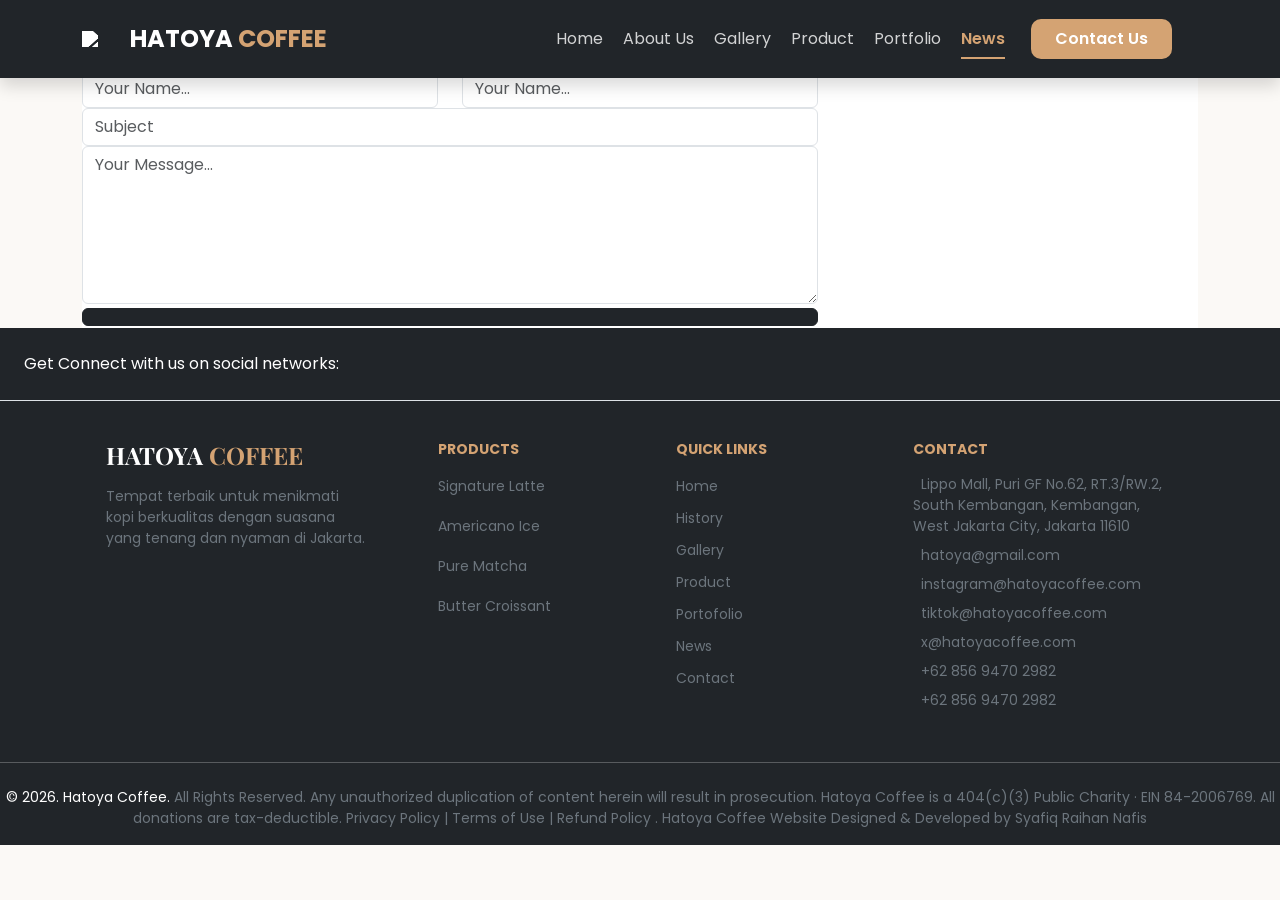
==== contact.html @ d439f4fc "Update Hatoya" ====
<!doctype html>
<html lang="en">
  <head>
    <meta charset="UTF-8" />
    <meta name="viewport" content="width=device-width, initial-scale=1.0" />
    <title>Hatoya Coffee - Sensasi Kopi Kekinian</title>

    <link
      href="https://cdn.jsdelivr.net/npm/bootstrap@5.3.3/dist/css/bootstrap.min.css"
      rel="stylesheet"
    />
    <link
      href="https://fonts.googleapis.com/css2?family=Poppins:wght@300;400;600;700&family=Playfair+Display:wght@700&display=swap"
      rel="stylesheet"
    />
    <script
      src="https://kit.fontawesome.com/2e8c644617.js"
      crossorigin="anonymous"
      crossorigin="anonymous"
    ></script>
    <link rel="stylesheet" href="CSS/style.css" />
  </head>

  <body>
    <!-- NAVBAR -->
    <nav
      class="navbar navbar-expand-lg navbar-dark bg-dark fixed-top py-3 shadow"
    >
      <div class="container">
        <a class="navbar-brand d-flex align-items-center" href="index.html">
          <img
            src="https://cdn-icons-png.flaticon.com/512/924/924514.png"
            width="40"
            class="me-2 filter-white"
          />
          <span class="fw-bold fs-4"
            >HATOYA<span class="text-accent"> COFFEE</span></span
          >
        </a>
        <button
          class="navbar-toggler border-0"
          type="button"
          data-bs-toggle="offcanvas"
          data-bs-target="#offcanvasNavbar"
        >
          <span class="navbar-toggler-icon"></span>
        </button>
        <div class="offcanvas offcanvas-end text-bg-dark" id="offcanvasNavbar">
          <div class="offcanvas-header">
            <h5 class="offcanvas-title">Menu</h5>
            <button
              type="button"
              class="btn-close btn-close-white"
              data-bs-dismiss="offcanvas"
            ></button>
          </div>
          <div class="offcanvas-body">
            <ul class="navbar-nav justify-content-end flex-grow-1 pe-3">
              <li class="nav-item">
                <a class="nav-link" href="index.html">Home</a>
              </li>
              <li class="nav-item dropdown">
                <a
                  class="nav-link dropdown-toggle"
                  href="#"
                  role="button"
                  data-bs-toggle="dropdown"
                  >About Us</a
                >
                <ul class="dropdown-menu dropdown-menu-dark">
                  <li>
                    <a class="dropdown-item" href="history.html">History</a>
                  </li>
                  <li>
                    <a class="dropdown-item" href="visi.html"
                      >Vision & Mission</a
                    >
                  </li>
                </ul>
              </li>
              <li class="nav-item">
                <a class="nav-link" href="gallery.html">Gallery</a>
              </li>
              <li class="nav-item">
                <a class="nav-link" href="product.html">Product</a>
              </li>
              <li class="nav-item">
                <a class="nav-link" href="porto.html">Portfolio</a>
              </li>
              <li class="nav-item">
                <a class="nav-link active" href="news.html">News</a>
              </li>
              <li class="nav-item">
                <a class="nav-link btn btn-accent ms-lg-3 px-4 mt-2 mt-lg-0 inline-btn-mobile" href="contact.html">Contact Us</a>
              </li>
            </ul>
          </div>
        </div>
      </div>
    </nav>

    <!-- Contact US -->
     <div class="container">
        <div class="contact-container bg-white">
            <h2 class="contact-header text-center text-dark mb-4 pb-2">Get in Touch</h2>
            <div class="row">
                <div class="col-lg-8">
                    <form action="">
                        <div class="row">
                            <div class="col-md-6">
                                <div class="form-group">
                                    <input type="text" name="" class="form-control" placeholder="Your Name...">
                                </div>
                            </div>
                            <div class="col-md-6">
                                <div class="form-group">
                                    <input type="email" name="" class="form-control" placeholder="Your Name...">
                                </div>
                            </div>
                        </div>
                        <div class="form-group">
                            <input type="text" name="subject" placeholder="Subject" class="form-control" required id="">
                        </div>
                        <div class="form-group">
                            <textarea name="" class="form-control" placeholder="Your Message..." rows="6" id=""></textarea>
                        </div>
                        <button type="submit" class="btn btn-dark w-100 btn-submit py-2 text-white"></button>
                    </form>
                </div>
            </div>
        </div>
     </div>

      <!-- FOOTER -->
    <footer class="bg-dark text-white pt-0 pb-3">
      <section
        class="d-flex justify-content-center justify-content-lg-between p-4 border-bottom"
      >
        <div class="me-5 d-none d-lg-block">
          <span>Get Connect with us on social networks:</span>
        </div>
        <div>
          <a href="" class="me-4 text-reset text-decoration-none"
            ><i class="fa-brands fa-facebook"></i
          ></a>
          <a href="" class="me-4 text-reset text-decoration-none"
            ><i class="fa-brands fa-tiktok"></i
          ></a>
          <a href="" class="me-4 text-reset text-decoration-none"
            ><i class="fa-brands fa-instagram"></i
          ></a>
          <a href="" class="me-4 text-reset text-decoration-none"
            ><i class="fa-brands fa-x-twitter"></i
          ></a>
        </div>
      </section>
      
      <section class="container text-center text-md-start">
        <div class="row mt-3 g-4">
          <div
            class="col-md-3 col-lg-4 col-xl-3 mx-auto mb-2 text-center text-md-start"
          >
            <h6 class="text-uppercase fw-bold mb-3 fs-4 font-playfair">
              HATOYA <span class="text-accent">COFFEE</span>
            </h6>
            <p class="text-secondary small">
              Tempat terbaik untuk menikmati kopi berkualitas dengan suasana
              yang tenang dan nyaman di Jakarta.
            </p>
            <div class="col-12 my-3 mb-2">
              <iframe src="https://www.google.com/maps/embed?pb=!1m18!1m12!1m3!1d3966.555663594438!2d106.73591387628485!3d-6.1901612937974315!2m3!1f0!2f0!3f0!3m2!1i1024!2i768!4f13.1!3m3!1m2!1s0x2e69f707d075e46d%3A0x4c790dd93c75e12b!2sHatoya%20Matcha!5e0!3m2!1sen!2sid!4v1783397836630!5m2!1sen!2sid" allowfullscreen="" loading="lazy" referrerpolicy="strict-origin-when-cross-origin" class="w-100"></iframe>
            </div>
          </div>
          <div class="col-md-2 col-lg-2 col-xl-2 mx-auto mb-4">
          <h6 class="text-uppercase fw-bold mb-3 text-accent small">Products</h6>
          <p>
            <a href="#" class="text-secondary text-decoration-none hover-link small">Signature Latte</a>
          </p>
          <p>
            <a href="#" class="text-secondary text-decoration-none hover-link small">Americano Ice</a>
          </p>
          <p>
            <a href="#" class="text-secondary text-decoration-none hover-link small">Pure Matcha</a>
          </p>
          <p>
            <a href="#" class="text-secondary text-decoration-none hover-link small">Butter Croissant</a>
          </p>
        </div>
        <!-- GRID COLUMNS -->
          <div
            class="col-md-2 col-lg-2 col-xl-2 mx-auto mb-2 text-center text-md-start"
          >
            <h6 class="text-uppercase fw-bold mb-3 text-accent small">
              Quick Links
            </h6>
            <ul class="list-unstyled adaptive-footer-links">
              <li class="mb-2">
                <a
                  href="index.html"
                  class="text-secondary text-decoration-none hover-link small"
                  >Home</a
                >
              </li>
              <li class="mb-2">
                <a
                  href="history.html"
                  class="text-secondary text-decoration-none hover-link small"
                  >History</a
                >
              </li>
              <li class="mb-2">
                <a
                  href="gallery.html"
                  class="text-secondary text-decoration-none hover-link small"
                  >Gallery</a
                >
              </li>
              <li class="mb-2">
                <a
                  href="product.html"
                  class="text-secondary text-decoration-none hover-link small"
                  >Product</a
                >
              </li>
              <li class="mb-2">
                <a
                  href="porto.html"
                  class="text-secondary text-decoration-none hover-link small"
                  >Portofolio</a
                >
              </li>
              <li class="mb-2">
                <a
                  href="news.html"
                  class="text-secondary text-decoration-none hover-link small"
                  >News</a
                >
              </li>
              <li class="mb-2">
                <a
                  href="contact.html"
                  class="text-secondary text-decoration-none hover-link small"
                  >Contact</a
                >
              </li>
            </ul>
          </div>
          <div
            class="col-md-4 col-lg-3 col-xl-3 mx-auto mb-md-0 mb-2 text-center text-md-start text-secondary"
          >
            <h6 class="text-uppercase fw-bold mb-3 text-accent small">
              Contact
            </h6>
            <p class="small mb-2">
              <i class="fas fa-home me-2 text-accent"></i> Lippo Mall, Puri GF No.62, RT.3/RW.2, South Kembangan, Kembangan, West Jakarta City, Jakarta 11610
            </p>
            <p class="small mb-2">
              <i class="fas fa-envelope me-2 text-accent"></i> hatoya@gmail.com
            </p>
            <p class="small mb-2">
              <i class="fa-brands fa-instagram me-2 text-accent"></i>  instagram@hatoyacoffee.com
            </p>
            <p class="small mb-2">
              <i class="fa-brands fa-tiktok me-2 text-accent"></i>  tiktok@hatoyacoffee.com
            </p>
            <p class="small mb-2">
              <i class="fa-brands fa-x-twitter me-2 text-accent"></i>   x@hatoyacoffee.com
            </p>
            <p class="small mb-2">
              <i class="fas fa-phone me-2 text-accent"></i> +62 856 9470 2982
            </p>
            <p class="small mb-2">
              <i class="fas fa-print me-2 text-accent"></i> +62 856 9470 2982
            </p>
          </div>
        </div>
    </section>

        <hr class="my-4 bg-secondary opacity-25" />
        <div class="text-center text-secondary small">
          <span class="text-white">© 2026. Hatoya Coffee.</span> All Rights Reserved. Any unauthorized duplication of content herein will result in prosecution. Hatoya Coffee is a 404(c)(3) Public Charity · EIN 84-2006769. All donations are tax-deductible. Privacy Policy | Terms of Use | Refund Policy . Hatoya Coffee Website Designed & Developed by Syafiq Raihan Nafis
        </div>
      </div>
    </footer>

    <script src="https://cdn.jsdelivr.net/npm/bootstrap@5.3.3/dist/js/bootstrap.bundle.min.js"></script>

    <script>
      // Navbar scroll effect
      window.addEventListener("scroll", function () {
        const nav = document.querySelector(".navbar");
        if (window.scrollY > 50) {
          nav.classList.add("bg-dark", "shadow", "py-2");
        } else {
          nav.classList.remove("bg-dark", "shadow", "py-2");
        }
      });
      </script>
  </body>
</html>
---- CSS/style.css ----
/* Custom Properties */
:root {
  --primary-color: #1e1e1e;
  --accent-color: #d4a373; /* Warna Latte/Coffee */
  --accent-hover: #bc8a5f;
  --text-white: #ffffff;
}

body {
  font-family: "Poppins", sans-serif;
  overflow-x: hidden;
}

.font-playfair {
  font-family: "Playfair Display", serif;
}

.text-accent {
  color: var(--accent-color);
}

.bg-accent {
  background-color: var(--accent-color);
}

.btn-accent {
  background-color: var(--accent-color);
  border: none;
  transition: 0.3s;
}

.btn-accent:hover {
  background-color: var(--accent-hover);
  transform: translateY(-2px);
}

/* Navbar */
.transition-nav {
  transition: all 0.4s ease;
  background: transparent;
}

.filter-white {
  filter: brightness(0) invert(1);
}

/* ==========================================================================
   NAVBAR TEXT HOVER ANIMATION (HATOYA CUSTOM)
   ========================================================================== */

/* 1. Reset & Setup Link */
.navbar-nav .nav-link {
  position: relative; /* Penting sebagai jangkar animasi */
  color: rgba(255, 255, 255, 0.8) !important;
  transition: color 0.3s ease;
  padding: 0.5rem 0; /* Memberi ruang untuk garis bawah */
  margin: 0 10px; /* Jarak antar menu */
}

/* 2. Warna teks saat Hover */
.navbar-nav .nav-link:hover {
  color: var(
    --accent-color,
    #d4a373
  ) !important; /* Berubah ke warna Latte Gold */
}

/* 3. Membuat Garis Animasi Menggunakan Pseudo-Element */
.navbar-nav .nav-link::after {
  content: "";
  position: absolute;
  width: 0; /* Awalnya garis tidak terlihat (lebar 0) */
  height: 2px; /* Tebal garis */
  bottom: 0;
  left: 50%; /* Mulai dari tengah */
  background-color: var(--accent-color, #d4a373);
  transition: all 0.3s cubic-bezier(0.645, 0.045, 0.355, 1); /* Animasi mulus */
  transform: translateX(-50%); /* Penyeimbang agar benar-benar di tengah */
}

/* 4. Menjalankan Animasi saat Hover */
.navbar-nav .nav-link:hover::after {
  width: 80%; /* Garis memanjang hingga 80% lebar teks */
}

/* 5. Khusus untuk Link yang sedang Active */
.navbar-nav .nav-link.active::after {
  width: 80%;
  background-color: var(--accent-color, #d4a373);
}

.navbar-nav .nav-link.active {
  color: var(--accent-color, #d4a373) !important;
  font-weight: 600;
}

/* ==========================================================================
   DROPDOWN PREMIUM UPGRADE
   ========================================================================== */

/* 1. Menghilangkan tanda panah (caret) default Bootstrap yang mengganjal */
.dropdown-toggle::after {
  display: none !important;
}

/* 2. Styling Wadah Dropdown (The Menu Box) */
.navbar-nav .dropdown-menu {
  background-color: rgba(30, 30, 30, 0.95); /* Warna gelap elegan */
  backdrop-filter: blur(10px); /* Efek blur kaca */
  border: 1px solid rgba(212, 163, 115, 0.2); /* Border tipis warna emas coffee */
  border-radius: 15px; /* Sudut membulat */
  padding: 10px;
  box-shadow: 0 10px 30px rgba(0, 0, 0, 0.3);
  margin-top: 10px !important;
  transition: all 0.3s ease;
}

/* 3. Styling Item di Dalam Dropdown */
.dropdown-item {
  color: rgba(255, 255, 255, 0.8) !important;
  border-radius: 10px;
  padding: 10px 20px;
  font-size: 0.9rem;
  transition: all 0.3s ease;
}

/* 4. Efek Hover pada Item Dropdown */
.dropdown-item:hover {
  background-color: var(
    --accent-color,
    #d4a373
  ) !important; /* Warna Latte Gold */
  color: white !important;
  transform: translateX(5px); /* Teks bergeser sedikit ke kanan */
}

/* 5. Animasi Muncul Dropdown (Slide & Fade) */
@media (min-width: 992px) {
  /* Membuat dropdown muncul saat di-hover (untuk Desktop) */
  .nav-item.dropdown:hover .dropdown-menu {
    display: block;
    opacity: 1;
    visibility: visible;
    transform: translateY(0);
  }

  .dropdown-menu {
    display: block;
    opacity: 0;
    visibility: hidden;
    transform: translateY(15px); /* Mulai dari agak bawah */
    transition: all 0.3s ease-in-out;
  }
}

/* 6. Tambahan: Menambahkan titik kecil di bawah menu "About Us" sebagai penanda */
.dropdown-toggle {
  display: flex;
  align-items: center;
}

/* Indikator titik kecil menggantikan panah yang kaku */
.dropdown-toggle::before {
  content: "";
  position: absolute;
  bottom: -2px;
  left: 50%;
  width: 4px;
  height: 4px;
  background-color: var(--accent-color, #d4a373);
  border-radius: 50%;
  transform: translateX(-50%);
  opacity: 0;
  transition: 0.3s;
}

.dropdown:hover .dropdown-toggle::before {
  opacity: 1;
}

/* ==========================================================================
   NAVBAR & OFFCANVAS OPTIMIZATION
   ========================================================================== */

/* 1. Efek Garis Bawah HANYA untuk Desktop (Layar Lebar) */
@media (min-width: 992px) {
  .navbar-nav .nav-link {
    position: relative;
    margin: 0 10px;
    padding: 0.5rem 0;
  }

  .navbar-nav .nav-link::after {
    content: "";
    position: absolute;
    width: 0;
    height: 2px;
    bottom: 0;
    left: 50%;
    background-color: var(--accent-color, #d4a373);
    transition: all 0.3s cubic-bezier(0.645, 0.045, 0.355, 1);
    transform: translateX(-50%);
  }

  .navbar-nav .nav-link:hover::after,
  .navbar-nav .nav-link.active::after {
    width: 100%; /* Garis penuh di bawah teks */
  }
}

/* 2. Perbaikan Khusus Tampilan Mobile & iPad (Offcanvas) */
@media (max-width: 991.98px) {
  /* Menghilangkan garis yang mengganggu di sidebar */
  .offcanvas-body .nav-link::after {
    display: none !important;
  }

  /* Styling link di sidebar agar lebih bersih */
  .offcanvas-body .nav-link {
    font-size: 1.1rem;
    padding: 12px 0;
    border-bottom: 1px solid rgba(255, 255, 255, 0.05); /* Garis pemisah tipis */
    color: #fff !important;
  }

  .offcanvas-body .nav-link.active {
    color: var(--accent-color, #d4a373) !important;
  }

  /* UPGRADE DROPDOWN DI MOBILE */
  .offcanvas-body .dropdown-menu {
    background-color: rgba(
      255,
      255,
      255,
      0.05
    ) !important; /* Warna agak terang dari background sidebar */
    border: none;
    border-left: 2px solid var(--accent-color, #d4a373); /* Garis aksen di samping */
    margin: 10px 0 10px 15px !important; /* Menjorok ke dalam */
    padding: 5px 0;
    border-radius: 0;
  }

  .offcanvas-body .dropdown-item {
    color: #ccc !important;
    padding: 10px 20px;
    font-size: 0.95rem;
  }

  .offcanvas-body .dropdown-item:hover {
    background: transparent;
    color: var(--accent-color, #d4a373) !important;
  }
}

/* 3. Perbaikan tombol Contact Us di Sidebar */
.inline-btn-mobile {
  background-color: var(--accent-color, #d4a373);
  border: none;
  border-radius: 10px !important;
  text-align: center;
  margin-top: 20px;
  font-weight: 600;
}

/* ==========================================================================
   NAVBAR HOVER EXCEPTION (RENOVASI)
   ========================================================================== */

@media (min-width: 992px) {
  /* 1. Tambahkan :not(.btn-accent) agar tombol Contact Us tidak punya garis */
  .navbar-nav .nav-link:not(.btn-accent) {
    position: relative;
    margin: 0 10px;
    padding: 0.5rem 0;
  }

  /* 2. Tambahkan :not(.btn-accent) juga di sini */
  .navbar-nav .nav-link:not(.btn-accent)::after {
    content: "";
    position: absolute;
    width: 0;
    height: 2px;
    bottom: 0;
    left: 50%;
    background-color: var(--accent-color, #d4a373);
    color: white !important;
    transition: all 0.3s cubic-bezier(0.645, 0.045, 0.355, 1);
    transform: translateX(-50%);
  }

  /* 3. Pastikan garis hanya muncul pada menu selain tombol */
  .navbar-nav .nav-link:not(.btn-accent):hover::after,
  .navbar-nav .nav-link:not(.btn-accent).active::after {
    width: 100%;
  }
}

/* 4. HOVER KHUSUS UNTUK TOMBOL CONTACT US (Agar tetap keren tapi beda gaya) */
.btn-accent {
  transition: all 0.3s ease !important;
}

.btn-accent:hover {
  background-color: #bc8a5f !important; /* Warna cokelat yang sedikit lebih gelap */
  transform: translateY(-2px); /* Tombol sedikit naik ke atas */
  box-shadow: 0 5px 15px rgba(212, 163, 115, 0.4); /* Memberikan efek cahaya/glow */
  color: white !important;
}

/* ==========================================================================
   FIX TOMBOL CONTACT US (SPECIFICITY UPGRADE)
   ========================================================================== */

/* 1. Keadaan Normal (Bukan Hover) */
.navbar-nav .nav-link.btn-accent {
  background-color: var(--accent-color, #d4a373) !important;
  color: white !important; /* Warna teks putih saat normal */
  border-radius: 10px;
  transition: all 0.3s ease-in-out;
}

/* 2. Keadaan saat HOVER (Dibuat sangat spesifik agar tidak dicuri dropdown) */
.navbar-nav .nav-item .nav-link.btn-accent:hover {
  background-color: #bc8a5f !important; /* Cokelat lebih gelap */
  color: #ffffff !important; /* Memaksa warna teks tetap putih terang */
  transform: translateY(-3px); /* Efek melayang lebih terasa */
  box-shadow: 0 8px 20px rgba(188, 138, 95, 0.4) !important; /* Glow cokelat */
}

/* 3. Menghilangkan paksa garis bawah jika masih muncul */
.navbar-nav .nav-link.btn-accent::after {
  display: none !important;
}

/* Hero Section */
.hero-section {
  min-height: 100vh;
  background:
    linear-gradient(rgba(0, 0, 0, 0.6), rgba(0, 0, 0, 0.6)),
    url("https://images.unsplash.com/photo-1497933321188-ee538cd79734?q=80&w=2000&auto=format&fit=crop");
  background-size: cover;
  background-position: center;
  background-attachment: fixed;
}

.text-shadow-custom {
  text-shadow: 2px 2px 4px rgba(0, 0, 0, 0.6);
}

.rounded-custom {
  border-radius: 30% 70% 70% 30% / 30% 30% 70% 70%;
}

.hero-text-box h1 {
  text-shadow: 2px 2px 10px rgba(0, 0, 0, 0.5);
}

/* Animations */
.floating-anim {
  animation: floating 3s ease-in-out infinite;
}

@keyframes floating {
  0% {
    transform: translateY(0px);
  }
  50% {
    transform: translateY(-20px);
  }
  100% {
    transform: translateY(0px);
  }
}

/* Hover Effects */
.hover-link:hover {
  color: var(--accent-color) !important;
  padding-left: 5px;
  transition: 0.3s;
}

/* Responsive fixes */
@media (max-width: 991px) {
  .navbar {
    background-color: var(--primary-color) !important;
  }
}

/* History Updated */
/* Update pada style.css */
.tracking-widest {
  letter-spacing: 0.2rem;
}

.badge.bg-accent {
  padding: 10px 20px;
  font-size: 0.9rem;
  border-radius: 50px;
}

.card {
  transition: transform 0.3s ease;
}

.card:hover {
  transform: translateY(-10px);
}

.navbar-nav .nav-link.active {
  color: var(--accent-color) !important;
  font-weight: 600;
}
/* History Updated */

/* Gallery Updated */
/* Gallery Styles */
.gallery-card {
  position: relative;
  overflow: hidden;
  border-radius: 15px;
  cursor: pointer;
  height: 250px;
}

.gallery-card img {
  width: 100%;
  height: 100%;
  object-fit: cover;
  transition: transform 0.5s ease;
}

.gallery-overlay {
  position: absolute;
  top: 0;
  left: 0;
  width: 100%;
  height: 100%;
  background: rgba(212, 163, 115, 0.7); /* Accent Color with Transparency */
  display: flex;
  align-items: center;
  justify-content: center;
  opacity: 0;
  transition: opacity 0.3s ease;
  color: white;
}

.gallery-card:hover img {
  transform: scale(1.1);
}

.gallery-card:hover .gallery-overlay {
  opacity: 1;
}

.gallery-item {
  transition:
    opacity 0.3s ease,
    transform 0.3s ease;
}

/* Filter Button Active Style */
.filter-btn.active {
  box-shadow: 0 4px 15px rgba(212, 163, 115, 0.4);
}

/* Lightbox Animation */
#lightboxModal .modal-content {
  animation: zoomIn 0.3s ease;
}

@keyframes zoomIn {
  from {
    transform: scale(0.8);
    opacity: 0;
  }
  to {
    transform: scale(1);
    opacity: 1;
  }
}
/* Gallery Updated */

/* Product Updated */
/* Product Page Specific Styles */
.product-card-item .card {
  transition: all 0.3s ease;
}

.product-card-item .card:hover {
  transform: translateY(-10px);
  box-shadow: 0 15px 30px rgba(0, 0, 0, 0.1) !important;
}

.product-card-item img {
  transition: transform 0.5s ease;
  object-fit: cover;
  height: 200px;
}

.product-card-item .card:hover img {
  transform: scale(1.05);
}

.input-group .form-control:focus {
  border-color: var(--accent-color);
  box-shadow: none;
}

.sticky-top {
  transition: all 0.3s ease;
}

/* Button Customization */
.btn-dark.rounded-circle {
  width: 35px;
  height: 35px;
  display: flex;
  align-items: center;
  justify-content: center;
  padding: 0;
}
/* Product Updated */

/* Portofolio Updated */

/* Portofolio Updated */

/* News Updated */
/* News & Blog Styles */
.news-card {
  transition: all 0.3s ease-in-out;
}

.news-card:hover {
  transform: translateY(-10px);
  box-shadow: 0 20px 40px rgba(0, 0, 0, 0.1) !important;
}

.news-card img {
  height: 200px;
  object-fit: cover;
}

.object-fit-cover {
  object-fit: cover;
}

/* Pagination Customization */
.page-link {
  width: 40px;
  height: 40px;
  display: flex;
  align-items: center;
  justify-content: center;
  transition: 0.3s;
}

.page-link:hover {
  background-color: var(--accent-color);
  color: white !important;
}

.pagination .active .page-link {
  background-color: var(--accent-color) !important;
  color: white !important;
}

/* Badge Customization */
.badge.bg-accent {
  background-color: var(--accent-color) !important;
}
/* News Updated */

/* --- RESPONSIVE OPTIMIZATION CODES --- */

/* Pengaturan Dasar Gambar & Pembungkus Hero */
.carousel-image-wrapper {
  position: relative;
  width: 100%;
  height: 100vh; /* Default tinggi layar penuh di desktop */
  min-height: 500px;
  background-color: #1a1a1a;
}

.hero-img {
  width: 100%;
  height: 100%;
  object-fit: cover; /* Mencegah gambar gepeng saat ditarik */
  opacity: 0.5; /* Memberi efek gelap agar teks putih mudah dibaca */
}

/* Tipografi Dinamis Menggunakan Kombinasi CSS Clamp / Fluid */
.hero-title {
  font-size: clamp(1.8rem, 4vw, 3.8rem);
  line-height: 1.2;
}

.hero-desc {
  font-size: clamp(0.9rem, 1.5vw, 1.25rem);
  max-width: 650px;
  margin-left: auto;
  margin-right: auto;
}

/* Kustomisasi Efek Shadow Teks */
.text-shadow-custom {
  text-shadow: 2px 2px 8px rgba(0, 0, 0, 0.8);
}

/* --- MEDIA QUERIES UNTUK LAYAR HP & TABLET --- */

/* Perangkat Mobile/HP (Layar di bawah 576px) */
@media (max-width: 575.98px) {
  .carousel-image-wrapper {
    height: 70vh; /* Supaya di HP tidak terlalu memakan ruang ke bawah */
    min-height: 400px;
  }

  .carousel-caption {
    padding-left: 15px;
    padding-right: 15px;
  }

  .custom-hero-btn {
    padding: 10px 16px !important;
    font-size: 0.85rem !important;
  }

  .inline-btn-mobile {
    display: inline-block;
    width: auto;
  }

  .content-img {
    max-height: 300px;
    object-fit: cover;
  }
}

/* Perangkat Tablet/iPad (Layar antara 576px sampai 991.98px) */
@media (min-width: 576px) and (max-width: 991.98px) {
  .carousel-image-wrapper {
    height: 60vh;
    min-height: 480px;
  }

  .custom-hero-btn {
    padding: 12px 24px !important;
    font-size: 1rem !important;
  }
}

/* Memperbaiki Ukuran Icon & Jarak Padding di Layar Kecil */
@media (max-width: 767.98px) {
  section {
    padding-top: 3.5rem !important;
    padding-bottom: 3.5rem !important;
  }

  .adaptive-footer-links {
    display: flex;
    justify-content: center;
    gap: 15px;
    flex-wrap: wrap;
  }
}

.box-team-1 {
  /* Gunakan bayangan yang lebih halus agar terlihat profesional */
  box-shadow: 0 10px 20px rgba(0, 0, 0, 0.3);
  padding: 24px 16px;
  text-align: center;
  background-color: rgba(94, 75, 40, 0.6); /* Transparansi agar elegan */
  color: white;
  border: 1px solid rgba(212, 163, 115, 0.2); /* Border tipis warna emas coffee */
  transition: transform 0.3s ease;
  height: 100%; /* Agar tinggi kotak sama semua */
}

.box-team-1:hover {
  transform: translateY(-5px);
  background-color: rgba(94, 75, 40, 0.9);
  border-color: #d4a373; /* Warna accent saat hover */
}

.hover-faq:hover {
  background-color: #bc8a5f;
}

.hover-faq::after {
  background-color: #bc8a5f;
}

/* ==========================================================================
   WARNA BACKGROUND UTAMA WEBSITE & VARIABEL TEMA KOPI
   ========================================================================== */
body {
  background-color: #fbf9f6 !important; /* Warna krem lembut khas coffee shop hangat */
  color: #332c28; /* Warna teks abu gelap kehitaman kopi */
}

/* Helper warna teks khusus */
.text-coffee-dark {
  color: #2b2118;
}

/* ==========================================================================
   KUSTOMISASI KOMPONEN ACCORDION FAQ
   ========================================================================== */
.custom-faq-accordion .accordion-item {
  background-color: #ffffff;
  transition: all 0.3s ease;
}

/* Efek melayang saat item FAQ disorot */
.custom-faq-accordion .accordion-item:hover {
  transform: translateY(-2px);
  box-shadow: 0 8px 20px rgba(94, 75, 40, 0.1) !important;
}

/* Mengubah tampilan tombol header akordeon default */
.custom-faq-accordion .accordion-button {
  background-color: #ffffff;
  color: #4a3b32; /* Cokelat tua */
  font-family: "Poppins", sans-serif;
  padding: 20px;
  font-size: 1.05rem;
}

/* Saat FAQ sedang aktif / Terbuka (Expanded) */
.custom-faq-accordion .accordion-button:not(.collapsed) {
  background-color: #efeae4; /* Latar tombol sedikit kecokelatan saat dibuka */
  color: var(
    --accent-color,
    #d4a373
  ); /* Teks berubah menjadi warna aksen emas/latte */
  box-shadow: none;
}

/* Mengubah warna icon panah bawaan Bootstrap menjadi warna aksen */
.custom-faq-accordion .accordion-button::after {
  filter: sepia(50%) saturate(1000%) hue-rotate(340deg); /* Menyelaraskan warna panah ke cokelat */
}

/* Area konten jawaban */
.custom-faq-accordion .accordion-body {
  background-color: #ffffff;
  padding: 20px;
  font-size: 0.95rem;
  line-height: 1.6;
}

/* ==========================================================================
   BEST SELLER CARD CUSTOM STYLING
   ========================================================================== */
.best-seller-section {
  background: linear-gradient(180deg, #fbf9f6 0%, #ffffff 100%);
}

.divider-coffee {
  width: 60px;
  height: 4px;
  background-color: var(--accent-color);
  border-radius: 2px;
}

.card-best-seller {
  transition: all 0.4s cubic-bezier(0.165, 0.84, 0.44, 1);
}

.card-best-seller:hover {
  transform: translateY(-12px);
  box-shadow: 0 15px 45px rgba(94, 75, 40, 0.15) !important;
}

.img-zoom {
  transition: transform 0.8s ease;
  height: 250px;
  object-fit: cover;
}

.card-best-seller:hover .img-zoom {
  transform: scale(1.1);
}

/* Badge di atas gambar */
.card-badge-top {
  position: absolute;
  top: 15px;
  left: 15px;
  background-color: var(--accent-color);
  color: white;
  padding: 6px 16px;
  border-radius: 50px;
  font-size: 0.75rem;
  font-weight: 700;
  text-transform: uppercase;
  letter-spacing: 1px;
  z-index: 2;
}

/* Harga melayang */
.price-overlay {
  position: absolute;
  bottom: 0;
  right: 0;
  background: rgba(43, 33, 24, 0.85); /* Dark Espresso Transparan */
  color: #d4a373; /* Latte Gold */
  padding: 8px 20px;
  font-family: "Azeret Mono", monospace;
  font-weight: 700;
  border-top-left-radius: 20px;
  z-index: 2;
}

/* Button outline accent custom */
.btn-outline-accent {
  color: var(--accent-color);
  border: 1px solid var(--accent-color);
  transition: 0.3s;
}

.btn-outline-accent:hover {
  background-color: var(--accent-color);
  color: white;
  border-color: var(--accent-color);
}

/* ==========================================================================
   PARALLAX CTA CUSTOM STYLING
   ========================================================================== */
.parallax-container {
  /* Gunakan gambar biji kopi premium */
  background-image: url("https://images.unsplash.com/photo-1495474472287-4d71bcdd2085?q=80&w=2000&auto=format&fit=crop");
  min-height: 600px; /* Tinggi optimal untuk efek parallax */
  background-attachment: fixed;
  background-position: center;
  background-repeat: no-repeat;
  background-size: cover;
  position: relative;
  overflow: hidden;
}

/* Scrim/Overlay agar teks terbaca */
.parallax-overlay {
  background: linear-gradient(rgba(43, 33, 24, 0.7), rgba(43, 33, 24, 0.8));
  height: 100%;
  width: 100%;
  padding: 80px 0;
}

/* Glassmorphism Effect for Newsletter */
.newsletter-box {
  background: rgba(255, 255, 255, 0.1); /* Transparansi */
  backdrop-filter: blur(10px); /* Efek Blur */
  -webkit-backdrop-filter: blur(10px);
  border: 1px solid rgba(255, 255, 255, 0.2);
  border-radius: 20px;
  padding: 30px;
  max-width: 550px;
  color: white;
}

.newsletter-box .form-control {
  border-radius: 10px 0 0 10px;
  padding: 12px 20px;
}

.newsletter-box .btn-accent {
  border-radius: 0 10px 10px 0;
}

/* Responsive Fixes */
@media (max-width: 768px) {
  .parallax-container {
    background-attachment: scroll; /* Parallax biasanya berat/bermasalah di HP */
    min-height: auto;
  }
  .parallax-overlay {
    padding: 60px 15px;
  }
  .newsletter-box {
    padding: 20px;
  }
}

/* MODAL CUSTOM STYLES */
.object-fit-cover {
  object-fit: cover;
}

.modal-badge-status {
  position: absolute;
  bottom: 20px;
  left: 20px;
  background: var(--accent-color);
  color: white;
  padding: 6px 15px;
  border-radius: 50px;
  font-size: 0.8rem;
  font-weight: 700;
  box-shadow: 0 4px 15px rgba(212, 163, 115, 0.4);
}

.text-coffee-dark {
  color: #2b2118;
}

/* Taste profile tiles styling */
.taste-profile .border {
  border-color: #efeae4 !important;
}

.modal .btn-accent:hover {
  background-color: #bc8a5f;
  transform: translateY(-2px);
  transition: 0.3s;
}

/* Update pada style.css */
.tracking-widest {
  letter-spacing: 0.2rem;
}

.badge.bg-accent {
  padding: 10px 20px;
  font-size: 0.9rem;
  border-radius: 50px;
}

.card {
  transition: transform 0.3s ease;
}

.card:hover {
  transform: translateY(-10px);
}

.navbar-nav .nav-link.active {
  color: var(--accent-color) !important;
  font-weight: 600;
}
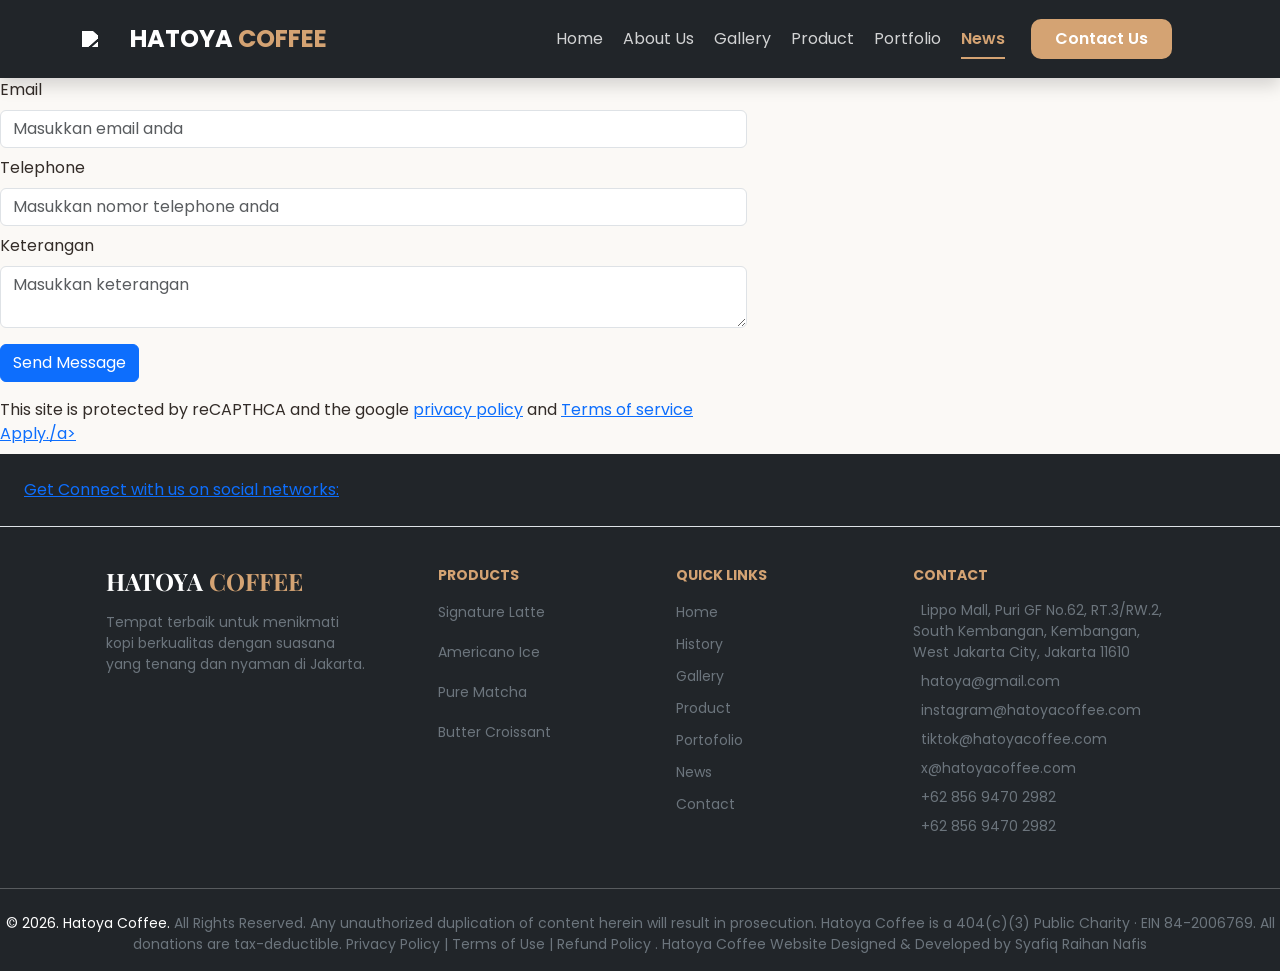
==== commit 6ab99321: "Catatan perubahan" ====
--- a/contact.html
+++ b/contact.html
@@ -100,7 +100,25 @@
     </nav>
 
     <!-- Contact US -->
-     <div class="container">
+     <div class="col-md-7">
+        <form id="formkontak" action="#" method="POST">
+            <label for="nama">Nama</label>
+            <input type="text" name="nama" id="inputnama" class="form-control my-2" placeholder="Masukkan nama anda" required>
+            <label for="email">Email</label>
+            <input type="email" name="email" id="inputemail" class="form-control my-2" placeholder="Masukkan email anda" required>
+            <label for="telepon">Telephone</label>
+            <input type="tel" name="telephone" id="inputtelepon" class="form-control my-2" placeholder="Masukkan nomor telephone anda" required>
+            <label for="keterangan">Keterangan</label>
+            <textarea name="keterangan" id="" class="form-control my-2" placeholder="Masukkan keterangan" required></textarea>
+            <button type="submit" class="btn btn-primary my-2">Send Message</button>
+            <div class="col-12 my-2">
+                This site is protected by reCAPTHCA and the google <a href="#" class="text-decoration-underline">privacy policy</a> and <a href="#" class="text-decoration-underline"> Terms of service Apply./a> 
+            </div>
+        </form>
+     </div>
+
+
+     <!-- <div class="container">
         <div class="contact-container bg-white">
             <h2 class="contact-header text-center text-dark mb-4 pb-2">Get in Touch</h2>
             <div class="row">
@@ -124,12 +142,17 @@
                         <div class="form-group">
                             <textarea name="" class="form-control" placeholder="Your Message..." rows="6" id=""></textarea>
                         </div>
-                        <button type="submit" class="btn btn-dark w-100 btn-submit py-2 text-white"></button>
+                        <button type="submit" class="btn btn-dark w-100 btn-submit py-2 text-white border-0">Send</button>
                     </form>
                 </div>
+                <div class="col-lg-4">
+                    <div class="contact-info bg-dark text-white rounded p-4">
+                        <h3>Contact Info</h3>
+                    </div>
+                </div>
             </div>
         </div>
-     </div>
+     </div> -->
 
       <!-- FOOTER -->
     <footer class="bg-dark text-white pt-0 pb-3">
@@ -283,9 +306,20 @@
       </div>
     </footer>
 
+    <script src="hhtps://code.jquery.com/jquery-3.6.0.min.js"></script>
     <script src="https://cdn.jsdelivr.net/npm/bootstrap@5.3.3/dist/js/bootstrap.bundle.min.js"></script>
 
+    <!-- Form menggunakan CDN Jquery JavaScript -->
     <script>
+        $(document).ready(function(){
+            $('inputnama').on ('input', function(){
+                this.value = this.value.replace(/[^a-zA-Z]/g, '')
+            })
+        })
+    </script>
+
+    <!-- Form Cara Manual JavaScript -->
+    <!-- <script>
       // Navbar scroll effect
       window.addEventListener("scroll", function () {
         const nav = document.querySelector(".navbar");
@@ -295,6 +329,21 @@
           nav.classList.remove("bg-dark", "shadow", "py-2");
         }
       });
+
+      document.addEventListener("DOMContentLoaded", function() {
+        // Mengambil element input berdasarkan ID
+        var inputnama = document.getElementById('inputnama');
+        var inputtelepon = document.getElementById('inputtelepon');
+        // Memasang event listener 'input'
+        inputnama.addEventListener('input', function() {
+            //Menghapus karakter selain a-z dan A-Z (ditambah spasi ' ')
+            this.value = this.value.replace(/[^a-zA-Z]/g,'');
+        });
+        inputtelepon.addEventListener('input', function() {
+            //Menghapus semua karakter yang bukan angka 0-9
+            this.value = this.value.replace(/[^0-9]/g,'');
+        });
+      }); -->
       </script>
   </body>
 </html>
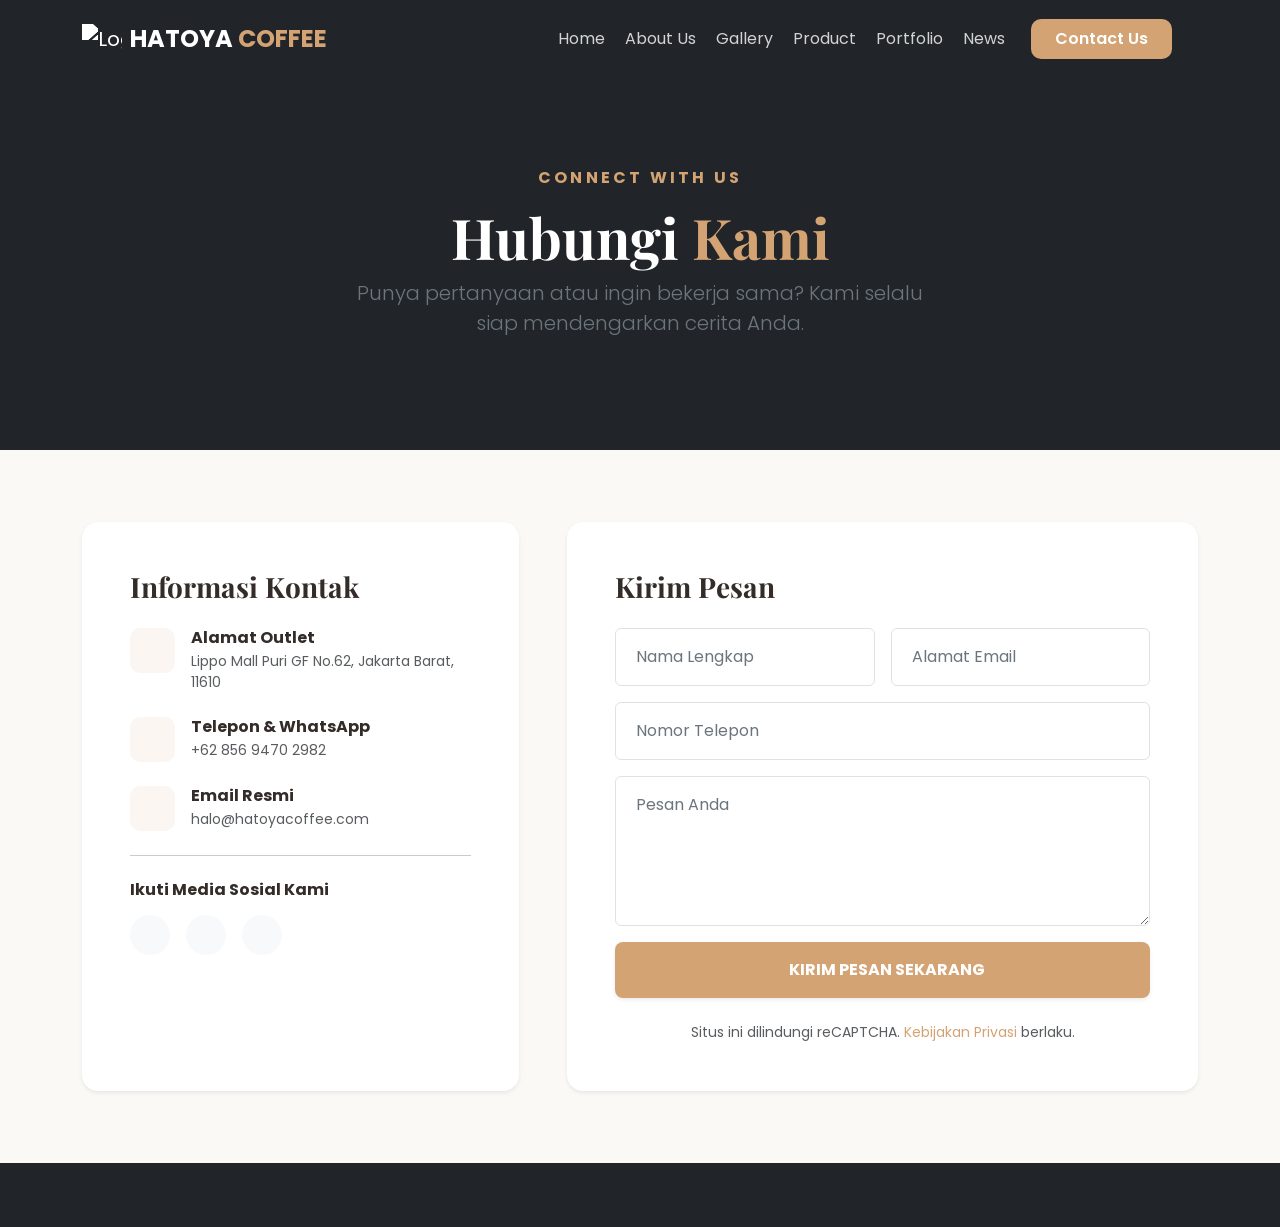
==== commit 3f0980ff: "Update lagiii 9 July 2026" ====
--- a/contact.html
+++ b/contact.html
@@ -3,7 +3,7 @@
   <head>
     <meta charset="UTF-8" />
     <meta name="viewport" content="width=device-width, initial-scale=1.0" />
-    <title>Hatoya Coffee - Sensasi Kopi Kekinian</title>
+    <title>Contact Us - Hatoya Coffee</title>
 
     <link
       href="https://cdn.jsdelivr.net/npm/bootstrap@5.3.3/dist/css/bootstrap.min.css"
@@ -16,22 +16,20 @@
     <script
       src="https://kit.fontawesome.com/2e8c644617.js"
       crossorigin="anonymous"
-      crossorigin="anonymous"
     ></script>
     <link rel="stylesheet" href="CSS/style.css" />
   </head>
 
   <body>
     <!-- NAVBAR -->
-    <nav
-      class="navbar navbar-expand-lg navbar-dark bg-dark fixed-top py-3 shadow"
-    >
+    <nav class="navbar navbar-expand-lg navbar-dark bg-dark fixed-top py-3">
       <div class="container">
         <a class="navbar-brand d-flex align-items-center" href="index.html">
           <img
             src="https://cdn-icons-png.flaticon.com/512/924/924514.png"
             width="40"
             class="me-2 filter-white"
+            alt="Logo-Hatoya"
           />
           <span class="fw-bold fs-4"
             >HATOYA<span class="text-accent"> COFFEE</span></span
@@ -42,6 +40,7 @@
           type="button"
           data-bs-toggle="offcanvas"
           data-bs-target="#offcanvasNavbar"
+          aria-label="Toggle navigation"
         >
           <span class="navbar-toggler-icon"></span>
         </button>
@@ -52,6 +51,7 @@
               type="button"
               class="btn-close btn-close-white"
               data-bs-dismiss="offcanvas"
+              aria-label="Close..."
             ></button>
           </div>
           <div class="offcanvas-body">
@@ -88,10 +88,14 @@
                 <a class="nav-link" href="porto.html">Portfolio</a>
               </li>
               <li class="nav-item">
-                <a class="nav-link active" href="news.html">News</a>
-              </li>
-              <li class="nav-item">
-                <a class="nav-link btn btn-accent ms-lg-3 px-4 mt-2 mt-lg-0 inline-btn-mobile" href="contact.html">Contact Us</a>
+                <a class="nav-link" href="news.html">News</a>
+              </li>
+              <li class="nav-item">
+                <a
+                  class="nav-link btn btn-accent ms-lg-3 px-4 mt-2 mt-lg-0 inline-btn-mobile"
+                  href="contact.html"
+                  >Contact Us</a
+                >
               </li>
             </ul>
           </div>
@@ -99,251 +103,183 @@
       </div>
     </nav>
 
-    <!-- Contact US -->
-     <div class="col-md-7">
-        <form id="formkontak" action="#" method="POST">
-            <label for="nama">Nama</label>
-            <input type="text" name="nama" id="inputnama" class="form-control my-2" placeholder="Masukkan nama anda" required>
-            <label for="email">Email</label>
-            <input type="email" name="email" id="inputemail" class="form-control my-2" placeholder="Masukkan email anda" required>
-            <label for="telepon">Telephone</label>
-            <input type="tel" name="telephone" id="inputtelepon" class="form-control my-2" placeholder="Masukkan nomor telephone anda" required>
-            <label for="keterangan">Keterangan</label>
-            <textarea name="keterangan" id="" class="form-control my-2" placeholder="Masukkan keterangan" required></textarea>
-            <button type="submit" class="btn btn-primary my-2">Send Message</button>
-            <div class="col-12 my-2">
-                This site is protected by reCAPTHCA and the google <a href="#" class="text-decoration-underline">privacy policy</a> and <a href="#" class="text-decoration-underline"> Terms of service Apply./a> 
+    <header class="py-5 mt-5 bg-dark text-white text-center">
+      <div class="container py-5 mt-4">
+        <h6 class="text-accent fw-bold text-uppercase tracking-widest mb-3">
+          Connect With Us
+        </h6>
+        <h1 class="display-4 fw-bold font-playfair">
+          Hubungi <span class="text-accent">Kami</span>
+        </h1>
+        <p class="lead text-secondary mx-auto" style="max-width: 600px">
+          Punya pertanyaan atau ingin bekerja sama? Kami selalu siap
+          mendengarkan cerita Anda.
+        </p>
+      </div>
+    </header>
+
+    <section class="py-5">
+      <div class="container py-4">
+        <div class="row g-5">
+          <div class="col-lg-5">
+            <div
+              class="contact-info-card p-4 p-md-5 rounded-4 bg-white shadow-sm h-100"
+            >
+              <h3 class="fw-bold font-playfair mb-4">Informasi Kontak</h3>
+
+              <div class="d-flex mb-4">
+                <div class="icon-box-contact me-3">
+                  <i class="fas fa-map-marker-alt"></i>
+                </div>
+                <div>
+                  <h6 class="fw-bold mb-1">Alamat Outlet</h6>
+                  <p class="text-muted small mb-0">
+                    Lippo Mall Puri GF No.62, Jakarta Barat, 11610
+                  </p>
+                </div>
+              </div>
+
+              <div class="d-flex mb-4">
+                <div class="icon-box-contact me-3">
+                  <i class="fas fa-phone-alt"></i>
+                </div>
+                <div>
+                  <h6 class="fw-bold mb-1">Telepon & WhatsApp</h6>
+                  <p class="text-muted small mb-0">+62 856 9470 2982</p>
+                </div>
+              </div>
+
+              <div class="d-flex mb-4">
+                <div class="icon-box-contact me-3">
+                  <i class="fas fa-envelope"></i>
+                </div>
+                <div>
+                  <h6 class="fw-bold mb-1">Email Resmi</h6>
+                  <p class="text-muted small mb-0">halo@hatoyacoffee.com</p>
+                </div>
+              </div>
+
+              <hr class="my-4 opacity-25" />
+
+              <h6 class="fw-bold mb-3">Ikuti Media Sosial Kami</h6>
+              <div class="d-flex gap-3">
+                <a href="#" class="social-circle"
+                  ><i class="fab fa-instagram"></i
+                ></a>
+                <a href="#" class="social-circle"
+                  ><i class="fab fa-tiktok"></i
+                ></a>
+                <a href="#" class="social-circle"
+                  ><i class="fab fa-facebook-f"></i
+                ></a>
+              </div>
             </div>
-        </form>
-     </div>
-
-
-     <!-- <div class="container">
-        <div class="contact-container bg-white">
-            <h2 class="contact-header text-center text-dark mb-4 pb-2">Get in Touch</h2>
-            <div class="row">
-                <div class="col-lg-8">
-                    <form action="">
-                        <div class="row">
-                            <div class="col-md-6">
-                                <div class="form-group">
-                                    <input type="text" name="" class="form-control" placeholder="Your Name...">
-                                </div>
-                            </div>
-                            <div class="col-md-6">
-                                <div class="form-group">
-                                    <input type="email" name="" class="form-control" placeholder="Your Name...">
-                                </div>
-                            </div>
-                        </div>
-                        <div class="form-group">
-                            <input type="text" name="subject" placeholder="Subject" class="form-control" required id="">
-                        </div>
-                        <div class="form-group">
-                            <textarea name="" class="form-control" placeholder="Your Message..." rows="6" id=""></textarea>
-                        </div>
-                        <button type="submit" class="btn btn-dark w-100 btn-submit py-2 text-white border-0">Send</button>
-                    </form>
-                </div>
-                <div class="col-lg-4">
-                    <div class="contact-info bg-dark text-white rounded p-4">
-                        <h3>Contact Info</h3>
-                    </div>
-                </div>
+          </div>
+
+          <div class="col-lg-7">
+            <div class="form-container p-4 p-md-5 rounded-4 bg-white shadow-sm">
+              <h3 class="fw-bold font-playfair mb-4">Kirim Pesan</h3>
+              <form id="formkontak">
+                <div class="row g-3">
+                  <div class="col-md-6">
+                    <div class="form-floating">
+                      <input
+                        type="text"
+                        class="form-control"
+                        id="inputnama"
+                        placeholder="Nama Lengkap"
+                        required
+                      />
+                      <label for="inputnama">Nama Lengkap</label>
+                    </div>
+                  </div>
+                  <div class="col-md-6">
+                    <div class="form-floating">
+                      <input
+                        type="email"
+                        class="form-control"
+                        id="inputemail"
+                        placeholder="nama@email.com"
+                        required
+                      />
+                      <label for="inputemail">Alamat Email</label>
+                    </div>
+                  </div>
+                  <div class="col-12">
+                    <div class="form-floating">
+                      <input
+                        type="tel"
+                        class="form-control"
+                        id="inputtelepon"
+                        placeholder="Nomor Telepon"
+                        required
+                      />
+                      <label for="inputtelepon">Nomor Telepon</label>
+                    </div>
+                  </div>
+                  <div class="col-12">
+                    <div class="form-floating">
+                      <textarea
+                        class="form-control"
+                        id="inputketerangan"
+                        placeholder="Pesan Anda"
+                        style="height: 150px"
+                        required
+                      ></textarea>
+                      <label for="inputketerangan">Pesan Anda</label>
+                    </div>
+                  </div>
+                  <div class="col-12">
+                    <button
+                      type="submit"
+                      class="btn btn-accent w-100 py-3 text-white fw-bold rounded-3 shadow-sm"
+                    >
+                      <i class="fas fa-paper-plane me-2"></i> KIRIM PESAN
+                      SEKARANG
+                    </button>
+                  </div>
+                </div>
+              </form>
+              <p class="small text-muted mt-4 mb-0 text-center">
+                Situs ini dilindungi reCAPTCHA.
+                <a href="#" class="text-accent text-decoration-none"
+                  >Kebijakan Privasi</a
+                >
+                berlaku.
+              </p>
             </div>
-        </div>
-     </div> -->
-
-      <!-- FOOTER -->
-    <footer class="bg-dark text-white pt-0 pb-3">
-      <section
-        class="d-flex justify-content-center justify-content-lg-between p-4 border-bottom"
-      >
-        <div class="me-5 d-none d-lg-block">
-          <span>Get Connect with us on social networks:</span>
-        </div>
-        <div>
-          <a href="" class="me-4 text-reset text-decoration-none"
-            ><i class="fa-brands fa-facebook"></i
-          ></a>
-          <a href="" class="me-4 text-reset text-decoration-none"
-            ><i class="fa-brands fa-tiktok"></i
-          ></a>
-          <a href="" class="me-4 text-reset text-decoration-none"
-            ><i class="fa-brands fa-instagram"></i
-          ></a>
-          <a href="" class="me-4 text-reset text-decoration-none"
-            ><i class="fa-brands fa-x-twitter"></i
-          ></a>
-        </div>
-      </section>
-      
-      <section class="container text-center text-md-start">
-        <div class="row mt-3 g-4">
-          <div
-            class="col-md-3 col-lg-4 col-xl-3 mx-auto mb-2 text-center text-md-start"
-          >
-            <h6 class="text-uppercase fw-bold mb-3 fs-4 font-playfair">
-              HATOYA <span class="text-accent">COFFEE</span>
-            </h6>
-            <p class="text-secondary small">
-              Tempat terbaik untuk menikmati kopi berkualitas dengan suasana
-              yang tenang dan nyaman di Jakarta.
-            </p>
-            <div class="col-12 my-3 mb-2">
-              <iframe src="https://www.google.com/maps/embed?pb=!1m18!1m12!1m3!1d3966.555663594438!2d106.73591387628485!3d-6.1901612937974315!2m3!1f0!2f0!3f0!3m2!1i1024!2i768!4f13.1!3m3!1m2!1s0x2e69f707d075e46d%3A0x4c790dd93c75e12b!2sHatoya%20Matcha!5e0!3m2!1sen!2sid!4v1783397836630!5m2!1sen!2sid" allowfullscreen="" loading="lazy" referrerpolicy="strict-origin-when-cross-origin" class="w-100"></iframe>
-            </div>
-          </div>
-          <div class="col-md-2 col-lg-2 col-xl-2 mx-auto mb-4">
-          <h6 class="text-uppercase fw-bold mb-3 text-accent small">Products</h6>
-          <p>
-            <a href="#" class="text-secondary text-decoration-none hover-link small">Signature Latte</a>
-          </p>
-          <p>
-            <a href="#" class="text-secondary text-decoration-none hover-link small">Americano Ice</a>
-          </p>
-          <p>
-            <a href="#" class="text-secondary text-decoration-none hover-link small">Pure Matcha</a>
-          </p>
-          <p>
-            <a href="#" class="text-secondary text-decoration-none hover-link small">Butter Croissant</a>
-          </p>
-        </div>
-        <!-- GRID COLUMNS -->
-          <div
-            class="col-md-2 col-lg-2 col-xl-2 mx-auto mb-2 text-center text-md-start"
-          >
-            <h6 class="text-uppercase fw-bold mb-3 text-accent small">
-              Quick Links
-            </h6>
-            <ul class="list-unstyled adaptive-footer-links">
-              <li class="mb-2">
-                <a
-                  href="index.html"
-                  class="text-secondary text-decoration-none hover-link small"
-                  >Home</a
-                >
-              </li>
-              <li class="mb-2">
-                <a
-                  href="history.html"
-                  class="text-secondary text-decoration-none hover-link small"
-                  >History</a
-                >
-              </li>
-              <li class="mb-2">
-                <a
-                  href="gallery.html"
-                  class="text-secondary text-decoration-none hover-link small"
-                  >Gallery</a
-                >
-              </li>
-              <li class="mb-2">
-                <a
-                  href="product.html"
-                  class="text-secondary text-decoration-none hover-link small"
-                  >Product</a
-                >
-              </li>
-              <li class="mb-2">
-                <a
-                  href="porto.html"
-                  class="text-secondary text-decoration-none hover-link small"
-                  >Portofolio</a
-                >
-              </li>
-              <li class="mb-2">
-                <a
-                  href="news.html"
-                  class="text-secondary text-decoration-none hover-link small"
-                  >News</a
-                >
-              </li>
-              <li class="mb-2">
-                <a
-                  href="contact.html"
-                  class="text-secondary text-decoration-none hover-link small"
-                  >Contact</a
-                >
-              </li>
-            </ul>
-          </div>
-          <div
-            class="col-md-4 col-lg-3 col-xl-3 mx-auto mb-md-0 mb-2 text-center text-md-start text-secondary"
-          >
-            <h6 class="text-uppercase fw-bold mb-3 text-accent small">
-              Contact
-            </h6>
-            <p class="small mb-2">
-              <i class="fas fa-home me-2 text-accent"></i> Lippo Mall, Puri GF No.62, RT.3/RW.2, South Kembangan, Kembangan, West Jakarta City, Jakarta 11610
-            </p>
-            <p class="small mb-2">
-              <i class="fas fa-envelope me-2 text-accent"></i> hatoya@gmail.com
-            </p>
-            <p class="small mb-2">
-              <i class="fa-brands fa-instagram me-2 text-accent"></i>  instagram@hatoyacoffee.com
-            </p>
-            <p class="small mb-2">
-              <i class="fa-brands fa-tiktok me-2 text-accent"></i>  tiktok@hatoyacoffee.com
-            </p>
-            <p class="small mb-2">
-              <i class="fa-brands fa-x-twitter me-2 text-accent"></i>   x@hatoyacoffee.com
-            </p>
-            <p class="small mb-2">
-              <i class="fas fa-phone me-2 text-accent"></i> +62 856 9470 2982
-            </p>
-            <p class="small mb-2">
-              <i class="fas fa-print me-2 text-accent"></i> +62 856 9470 2982
-            </p>
-          </div>
-        </div>
-    </section>
-
-        <hr class="my-4 bg-secondary opacity-25" />
-        <div class="text-center text-secondary small">
-          <span class="text-white">© 2026. Hatoya Coffee.</span> All Rights Reserved. Any unauthorized duplication of content herein will result in prosecution. Hatoya Coffee is a 404(c)(3) Public Charity · EIN 84-2006769. All donations are tax-deductible. Privacy Policy | Terms of Use | Refund Policy . Hatoya Coffee Website Designed & Developed by Syafiq Raihan Nafis
+          </div>
         </div>
       </div>
-    </footer>
-
-    <script src="hhtps://code.jquery.com/jquery-3.6.0.min.js"></script>
+    </section>
+
+    <footer class="bg-dark text-white pt-5 pb-3"></footer>
+
+    <script src="https://code.jquery.com/jquery-3.6.0.min.js"></script>
     <script src="https://cdn.jsdelivr.net/npm/bootstrap@5.3.3/dist/js/bootstrap.bundle.min.js"></script>
 
-    <!-- Form menggunakan CDN Jquery JavaScript -->
     <script>
-        $(document).ready(function(){
-            $('inputnama').on ('input', function(){
-                this.value = this.value.replace(/[^a-zA-Z]/g, '')
-            })
-        })
+      $(document).ready(function () {
+        // Validasi: Hanya huruf untuk Nama
+        $("#inputnama").on("input", function () {
+          this.value = this.value.replace(/[^a-zA-Z\s]/g, "");
+        });
+        // Validasi: Hanya angka untuk Telepon
+        $("#inputtelepon").on("input", function () {
+          this.value = this.value.replace(/[^0-9]/g, "");
+        });
+
+        $("#formkontak").on("submit", function (e) {
+          e.preventDefault();
+          const namauser = $("#inputnama").val();
+          alert(
+            "Terima kasih, " +
+              namauser +
+              "! Pesan Anda telah terkirim ke tim Hatoya Coffee.",
+          );
+          window.location.href = "index.html";
+        });
+      });
     </script>
-
-    <!-- Form Cara Manual JavaScript -->
-    <!-- <script>
-      // Navbar scroll effect
-      window.addEventListener("scroll", function () {
-        const nav = document.querySelector(".navbar");
-        if (window.scrollY > 50) {
-          nav.classList.add("bg-dark", "shadow", "py-2");
-        } else {
-          nav.classList.remove("bg-dark", "shadow", "py-2");
-        }
-      });
-
-      document.addEventListener("DOMContentLoaded", function() {
-        // Mengambil element input berdasarkan ID
-        var inputnama = document.getElementById('inputnama');
-        var inputtelepon = document.getElementById('inputtelepon');
-        // Memasang event listener 'input'
-        inputnama.addEventListener('input', function() {
-            //Menghapus karakter selain a-z dan A-Z (ditambah spasi ' ')
-            this.value = this.value.replace(/[^a-zA-Z]/g,'');
-        });
-        inputtelepon.addEventListener('input', function() {
-            //Menghapus semua karakter yang bukan angka 0-9
-            this.value = this.value.replace(/[^0-9]/g,'');
-        });
-      }); -->
-      </script>
   </body>
-</html>+</html>
--- a/CSS/style.css
+++ b/CSS/style.css
@@ -42,6 +42,15 @@
 
 .filter-white {
   filter: brightness(0) invert(1);
+}
+
+/* Button Back To Top */
+#btn-back-to-top {
+  position: fixed;
+  bottom: 20px;
+  right: 20px;
+  display: none;
+  z-index: 1000;
 }
 
 /* ==========================================================================
@@ -942,3 +951,61 @@
   color: var(--accent-color) !important;
   font-weight: 600;
 }
+
+/* 1. MENGUBAH BACKGROUND WEBSITE (DARI PUTIH KE OFF-WHITE) */
+body {
+  background-color: #fbf9f6 !important; /* Warna Krem Hangat agar kesan Coffee Shop kuat */
+}
+
+/* 2. STYLING ICON BOX PADA KONTAK (Lingkaran Kecil di depan info) */
+.icon-box-contact {
+  width: 45px;
+  height: 45px;
+  background-color: rgba(212, 163, 115, 0.1); /* Warna aksen transparan */
+  color: var(--accent-color); /* Emas Latte */
+  border-radius: 10px;
+  display: flex;
+  align-items: center;
+  justify-content: center;
+  font-size: 1.2rem;
+  flex-shrink: 0;
+}
+
+/* 3. STYLING FLOATING LABELS (Efek modern label Bootstrap) */
+.form-floating > .form-control:focus {
+  border-color: var(--accent-color);
+  box-shadow: 0 0 0 0.25rem rgba(212, 163, 115, 0.25);
+}
+
+.form-floating label {
+  color: #6c757d;
+  padding-left: 20px;
+}
+
+/* 4. SOCIAL MEDIA CIRCLE (Link medsos di sisi kiri) */
+.social-circle {
+  width: 40px;
+  height: 40px;
+  background-color: #f8f9fa;
+  color: #2b2118;
+  border-radius: 50%;
+  display: flex;
+  align-items: center;
+  justify-content: center;
+  text-decoration: none;
+  transition: 0.3s;
+}
+
+.social-circle:hover {
+  background-color: var(--accent-color);
+  color: white;
+  transform: translateY(-3px);
+}
+
+/* 5. RESPONSIVE FIX (Agar di HP padding tidak terlalu lebar) */
+@media (max-width: 768px) {
+  .contact-info-card,
+  .form-container {
+    padding: 30px 20px !important;
+  }
+}
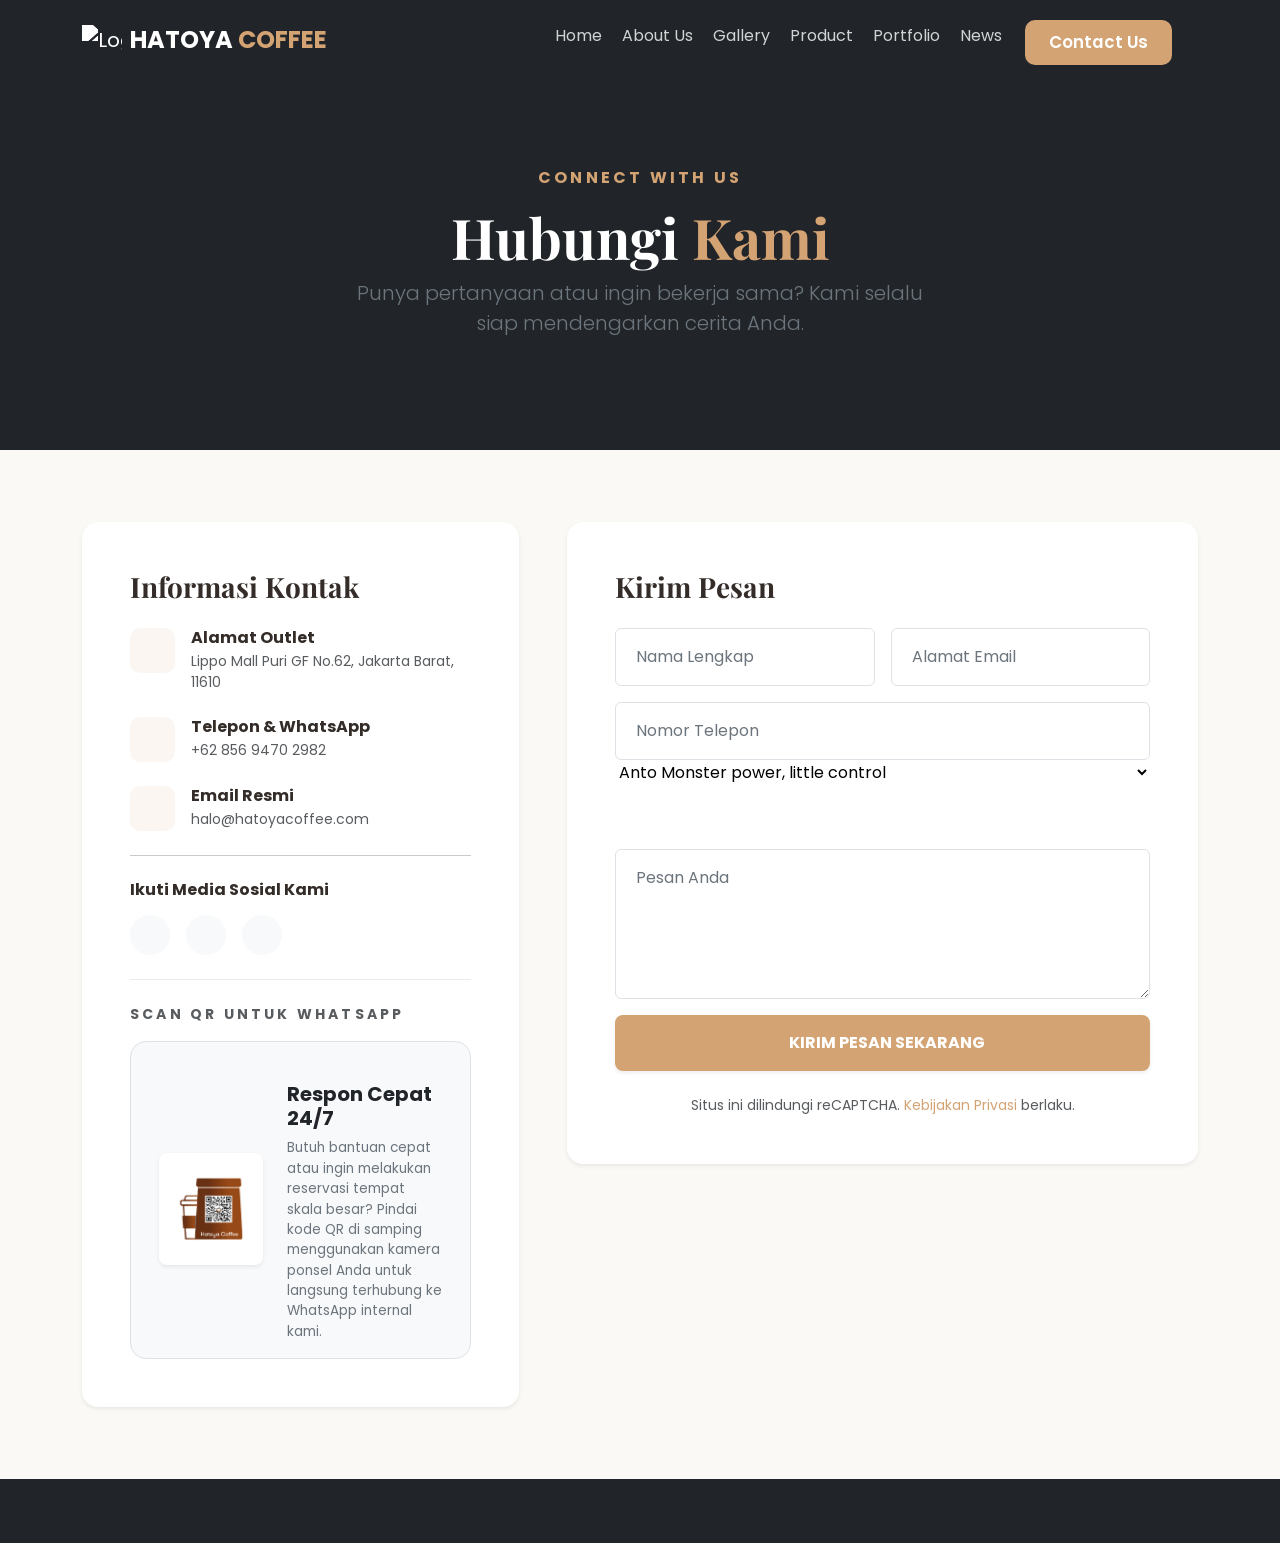
==== commit 3c057477: "Update 10 Juli" ====
--- a/contact.html
+++ b/contact.html
@@ -3,7 +3,12 @@
   <head>
     <meta charset="UTF-8" />
     <meta name="viewport" content="width=device-width, initial-scale=1.0" />
-    <title>Contact Us - Hatoya Coffee</title>
+    <link
+      rel="icon"
+      type="Image/png"
+      href="https://cdn-icons-png.flaticon.com/512/924/924514.png"
+    />
+    <title>Our Contact - Hatoya Coffee</title>
 
     <link
       href="https://cdn.jsdelivr.net/npm/bootstrap@5.3.3/dist/css/bootstrap.min.css"
@@ -173,6 +178,45 @@
                   ><i class="fab fa-facebook-f"></i
                 ></a>
               </div>
+
+              <!-- QR CODE -->
+              <div class="mt-4 pt-4 border-top border-light-subtle">
+                <p
+                  class="small text-muted fw-bold text-uppercase tracking-widest mb-3 text-center text-sm-start"
+                >
+                  Scan QR untuk WhatsApp
+                </p>
+
+                <div
+                  class="row g-4 align-items-center p-3 m-0 bg-light rounded-4 border border-dashed"
+                >
+                  <div class="col-12 col-sm-5 text-center">
+                    <div
+                      class="bg-white p-3 rounded-3 shadow-sm d-inline-block w-100"
+                      style="max-width: 200px"
+                    >
+                      <img
+                        src="image/Cuplikan layar 2026-07-10 142617.png"
+                        class="img-fluid d-block mx-auto"
+                        alt="QR Code Hatoya"
+                      />
+                    </div>
+                  </div>
+
+                  <div class="col-12 col-sm-7 text-center text-sm-start">
+                    <h5 class="fw-bold text-dark mb-2">Respon Cepat 24/7</h5>
+                    <p
+                      class="text-secondary mb-0"
+                      style="font-size: 0.85rem; line-height: 1.5"
+                    >
+                      Butuh bantuan cepat atau ingin melakukan reservasi tempat
+                      skala besar? Pindai kode QR di samping menggunakan kamera
+                      ponsel Anda untuk langsung terhubung ke WhatsApp internal
+                      kami.
+                    </p>
+                  </div>
+                </div>
+              </div>
             </div>
           </div>
 
@@ -214,6 +258,60 @@
                         placeholder="Nomor Telepon"
                         required
                       />
+                      <!-- ComboBox/SelectBox -->
+                      <select
+                        name="Select"
+                        id="monster-select"
+                        class="monster-select mb-5"
+                      >
+                        <!-- Custom Button Part -->
+                        <button class="button-selectbox">
+                          <selectedcontent></selectedcontent>
+                          <span class="arrow"></span>
+                        </button>
+                        <option value="spike" selected>
+                          <img
+                            src="image/Gemini_Generated_Image_akle33akle33akle.png"
+                            alt="Spike"
+                          />
+                          <div class="text">
+                            <h3>Anto</h3>
+                            <p>Monster power, little control</p>
+                          </div>
+                        </option>
+                        <option value="spike">
+                          <img
+                            src="https://assets.codepen.io/6291/spike.png"
+                            alt="Spike"
+                          />
+                          <div class="text">
+                            <h3>Budi</h3>
+                            <p>Monster power, little control</p>
+                          </div>
+                        </option>
+                        <option value="spike">
+                          <img
+                            src="https://assets.codepen.io/6291/spike.png"
+                            alt="Spike"
+                          />
+                          <div class="text">
+                            <h3>Coki</h3>
+                            <p>Monster power, little control</p>
+                          </div>
+                        </option>
+                        <option value="spike">
+                          <img
+                            src="image/Gemini_Generated_Image_8lhell8lhell8lhe.png"
+                            alt="Spike"
+                          />
+                          <div class="text">
+                            <h3>Denis</h3>
+                            <p>Monster power, little control</p>
+                          </div>
+                        </option>
+                      </select>
+                      <!-- ComboBox/SelectBox -->
+
                       <label for="inputtelepon">Nomor Telepon</label>
                     </div>
                   </div>
@@ -253,10 +351,44 @@
       </div>
     </section>
 
+    <!-- Button On Top -->
+    <button type="buttn" class="btn btn-danger btn-lg" id="btn-back-to-top">
+      <i class="fas fa-arrow-up"></i>
+    </button>
+
     <footer class="bg-dark text-white pt-5 pb-3"></footer>
 
     <script src="https://code.jquery.com/jquery-3.6.0.min.js"></script>
     <script src="https://cdn.jsdelivr.net/npm/bootstrap@5.3.3/dist/js/bootstrap.bundle.min.js"></script>
+
+    <!-- Script Button Back To Top -->
+    <script>
+      const mybutton = document.getElementById("btn-back-to-top");
+
+      window.onscroll = function () {
+        scrollFunction();
+      };
+
+      function scrollFunction() {
+        if (
+          document.body.scrollTop > 20 ||
+          document.documentElement.scrollTop > 20
+        ) {
+          mybutton.style.display = "block";
+        } else {
+          mybutton.style.display = "none";
+        }
+      }
+
+      mybutton.addEventListener("click", backToTop);
+
+      function backToTop() {
+        window.scrollTo({
+          top: 0,
+          behavior: "smooth",
+        });
+      }
+    </script>
 
     <script>
       $(document).ready(function () {
--- a/CSS/style.css
+++ b/CSS/style.css
@@ -33,6 +33,120 @@
   background-color: var(--accent-hover);
   transform: translateY(-2px);
 }
+
+/* Opt-in to Customizable select */
+select,
+select::picker(select) {
+  appearance: base-select;
+}
+
+select {
+  border: none;
+  background: transparent;
+  width: 100%;
+  position: relative;
+  margin: 0 auto;
+
+  &::picker-icon {
+    display: none;
+  }
+}
+
+.button-selectbox {
+  display: flex;
+  align-items: center;
+  justify-content: space-between;
+  width: 100%;
+  padding: 10px;
+  border-radius: 15px;
+  background: light-dark(white, #333);
+  border: 2px solid transparent;
+  transition: border 0.3 ease;
+}
+
+.monster-select:open button {
+  border-color: light-dark(#8a2be2, violet);
+}
+
+selectedcontent {
+  display: flex;
+  align-items: center;
+  gap: 10px;
+}
+
+selectedcontent img,
+option img {
+  width: 40px;
+  height: 40px;
+  border-radius: 50%;
+  object-fit: cover;
+}
+
+selectedcontent h3,
+option h3 {
+  font-weight: bold;
+  font-size: 1.1rem;
+}
+
+selectedcontent p {
+  display: none;
+}
+
+.arrow {
+  width: 10px;
+  height: 10px;
+  margin-right: 0.5rem;
+  border-left: 2px solid #333;
+  border-bottom: 2px solid #333;
+  transform: rotate(-45deg);
+  transition: transform 0.3s ease;
+}
+
+.monster-select:open .arrow {
+  transform: rotate(135deg);
+}
+
+.monster-select::picker(select) {
+  width: 250px;
+  margin: 0.5rem 0;
+  padding: 10px;
+  border: none;
+  border-radius: 15px;
+  box-shadow: 0 10px 25px rgba(0, 0, 0, 0.5);
+  background: light-dark(white, #333);
+}
+
+option {
+  display: flex;
+  align-items: center;
+  gap: 10px;
+  padding: 10px;
+  border-radius: 10px;
+
+  h3,
+  p {
+    margin: 0;
+  }
+
+  .text {
+    display: grid;
+    gap: 0.2rem;
+  }
+
+  p {
+    font-size: 80%;
+    color: light-dark(gray, lightgray);
+  }
+
+  &::checkmark {
+    display: none;
+  }
+}
+
+option:hover {
+  background-color: light-dark(#f0e6ff, #7d126f);
+}
+/* Opt-in to Customizable select END*/
 
 /* Navbar */
 .transition-nav {
